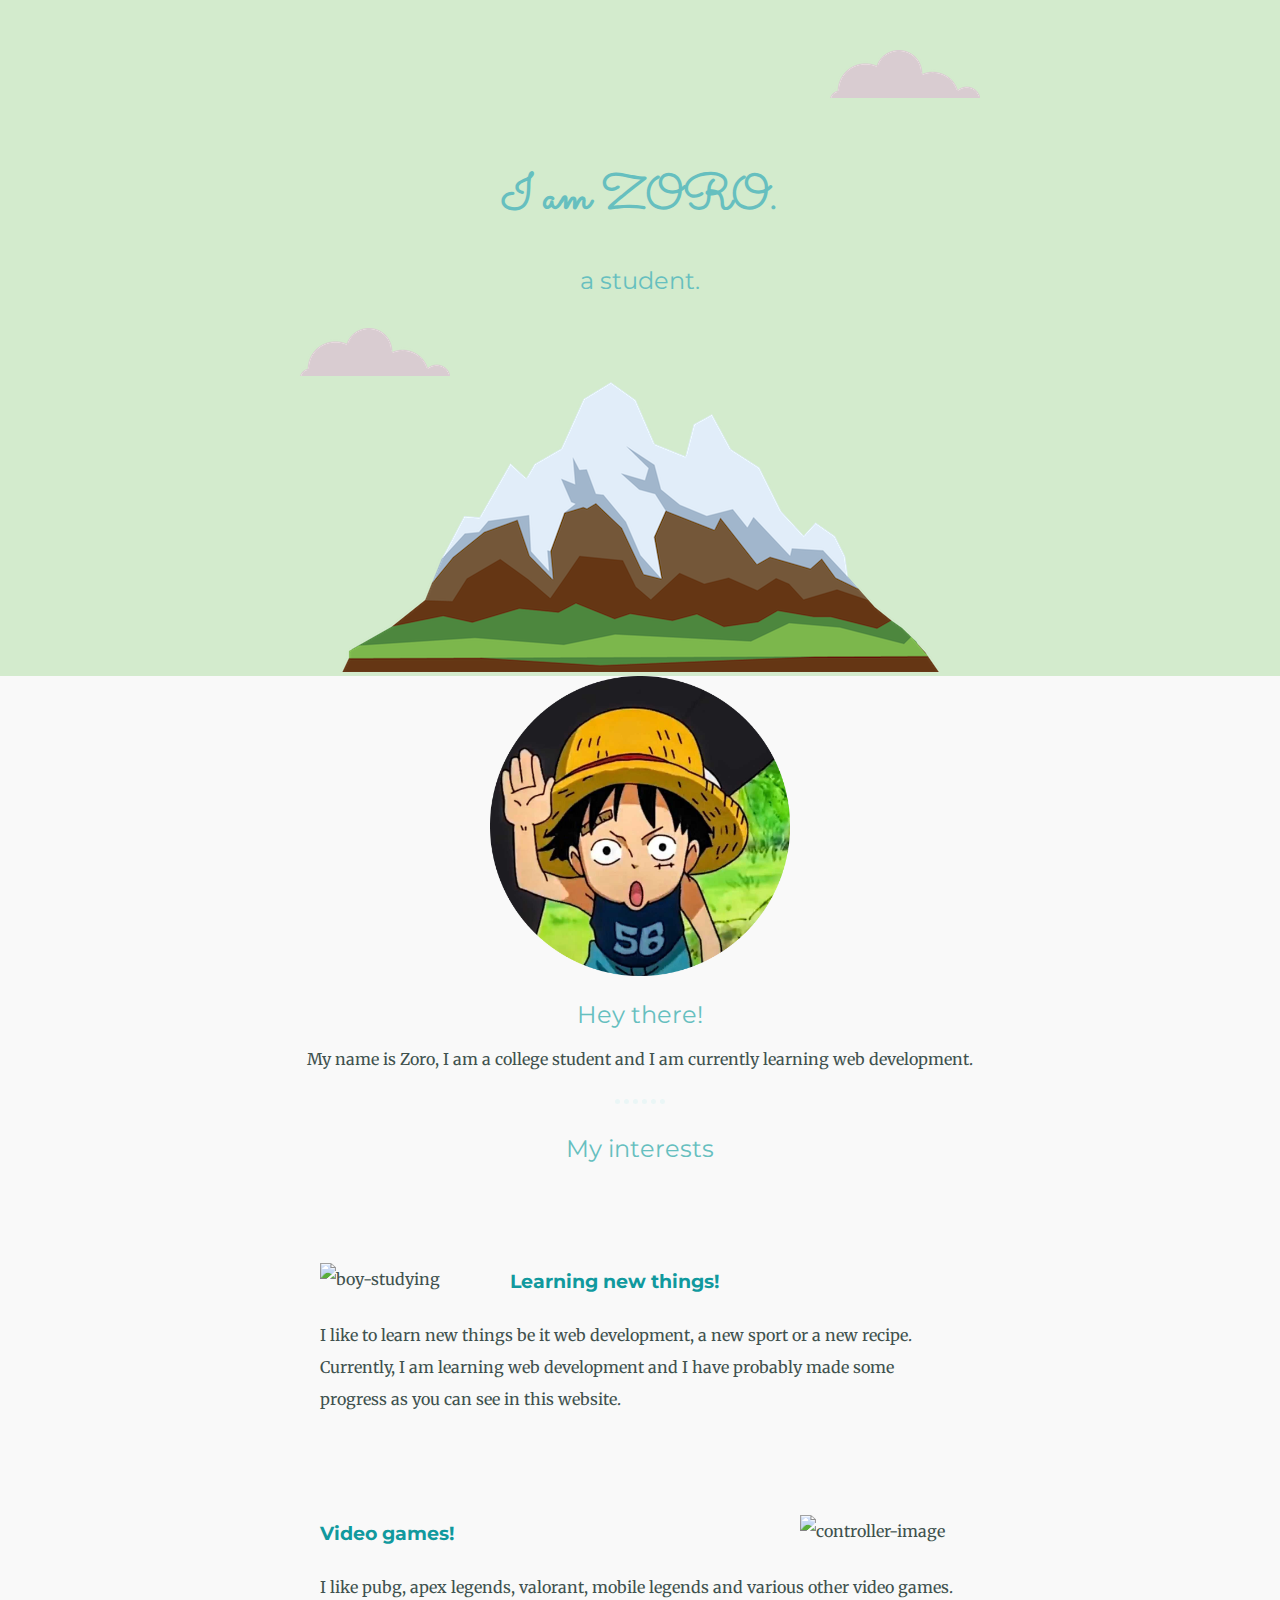
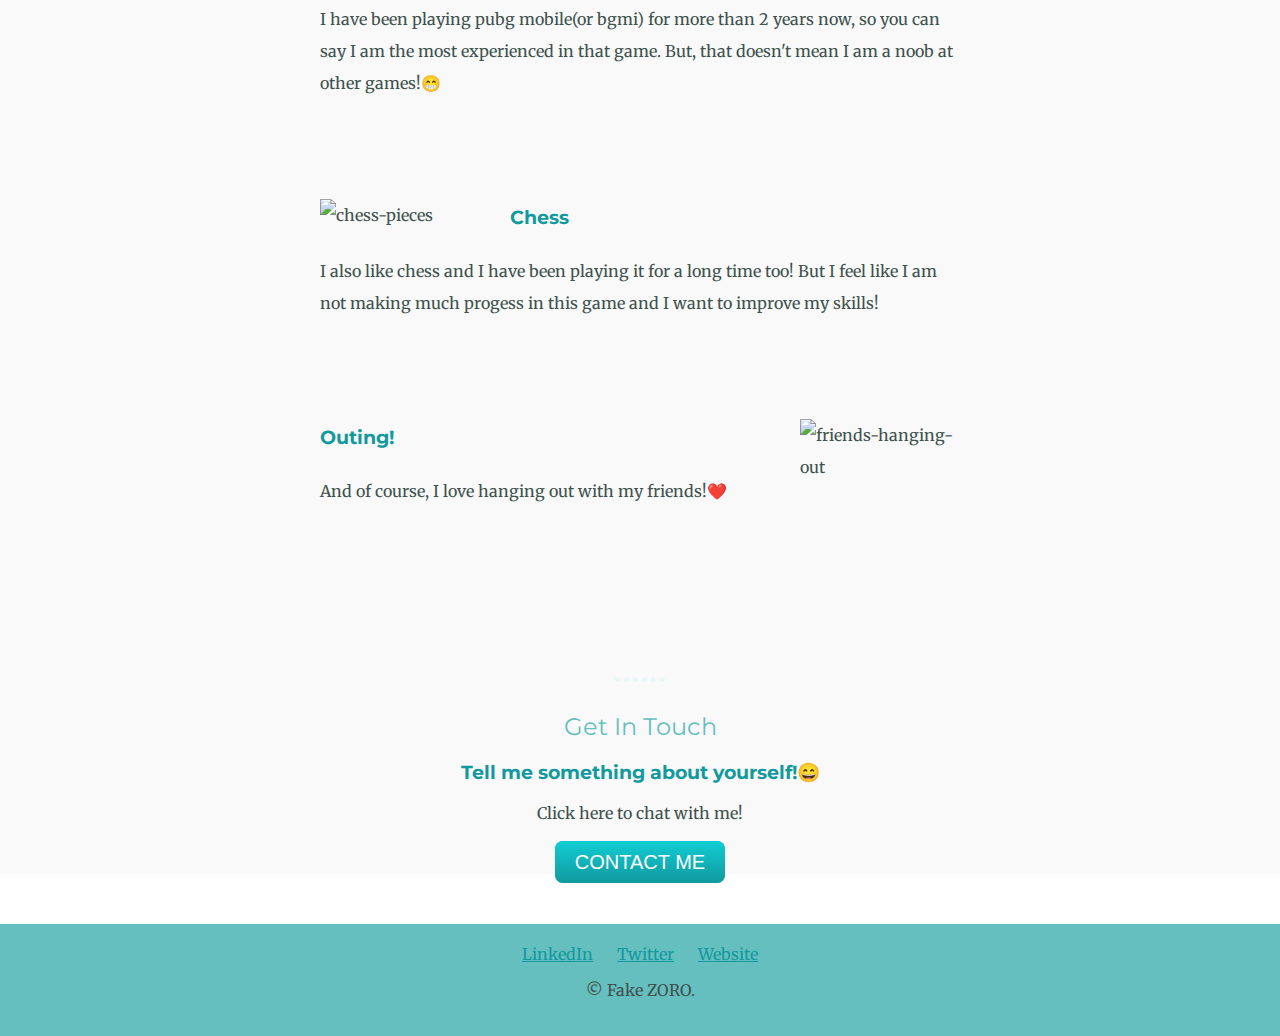
==== index.html @ e17ef422 "Update index.html" ====
<!DOCTYPE html>
<html lang="en" dir="ltr">
  <head>
    <meta charset="utf-8">
    <title>About FakeZORO</title>
    <link rel="stylesheet" href="https://fakezoro.github.io/practicewebsite/styles.css">
    <link rel="icon" href="favicon2.ico">
    <link rel="preconnect" href="https://fonts.googleapis.com">
    <link rel="preconnect" href="https://fonts.gstatic.com" crossorigin>
    <link href="https://fonts.googleapis.com/css2?family=Merriweather:ital@1&family=Montserrat&family=Sacramento&display=swap" rel="stylesheet">
  </head>
  <body>
    <div class="top-container">
      <img class="top-cloud" src="https://fakezoro.github.io/practicewebsite/cloud.png" alt="cloud-image">
      <h1>I am ZORO.</h1>
      <h2 class="top-content">a student.</h2>
      <img class="bottom-cloud" src="https://fakezoro.github.io/practicewebsite/cloud.png" alt="cloud-image">
      <img class="mountain" src="https://fakezoro.github.io/practicewebsite/mountain.png" alt="mountain-image">
    </div>


    <div class="middle-container">
      <div class="profile">
        <img width="300px" src="whatspaper-47-modified.png" alt="Little Luffy">
        <h2>Hey there!</h2>
        <p>My name is Zoro, I am a college student and I am currently learning web development.</p>
      </div>
      <hr>
      <div class="skills">
        <h2>My interests</h2>
        <div class="skill-row">
          <img class="learn-img" width="25%" src="https://cdn-icons-png.flaticon.com/512/3749/3749934.png" alt="boy-studying">
          <h3>Learning new things!</h3>
          <p>I like to learn new things be it web development, a new sport or a new recipe. Currently, I am learning web development and I have probably made some progress as you can see in this website.</p>
        </div>
        <div class="skill-row">
          <img class="games-img" width="25%" src="https://cdn-icons-png.flaticon.com/512/3612/3612569.png" alt="controller-image">
          <h3>Video games!</h3>
          <p class="Gamesdes">I like pubg, apex legends, valorant, mobile legends and various other video games. I have been playing pubg mobile(or bgmi) for more than 2 years now, so you can say I am the most experienced in that game. But, that doesn't mean I am a noob at other games!😁</p>
        </div>
        <div class="skill-row">
          <img class="chess-img" width="25%" src="https://cdn-icons-png.flaticon.com/512/3410/3410953.png" alt="chess-pieces">
          <h3>Chess</h3>
          <p>I also like chess and I have been playing it for a long time too! But I feel like I am not making much progess in this game and I want to improve my skills!</p>
        </div>
        <div class="skill-row">
          <img class="outing-img" width="25%" src="https://i.pinimg.com/564x/44/bf/a2/44bfa2e9eb2cc358228af08c9a3756b1.jpg" alt="friends-hanging-out">
          <h3>Outing!</h3>
          <p>And of course, I love hanging out with my friends!❤️</p>
        </div>
      </div>
      <br>
      <br>
      <hr>
      <div class="contact-me">
        <h2>Get In Touch</h2>
        <h3 class="Tellme">Tell me something about yourself!😄</h3>
        <p class="clickhere">Click here to chat with me!</p>
        <a class="btn" href="">CONTACT ME</a>
      </div>
    </div>


    <div class="bottom-container">
      <a class="footer-link" href="https://www.linkedin.com/">LinkedIn</a>
      <a class="footer-link" href="https://twitter.com/">Twitter</a>
      <a class="footer-link" href="https://www.appbrewery.co/">Website</a>
      <p>© Fake ZORO.</p>
    </div>


  </body>
</html>
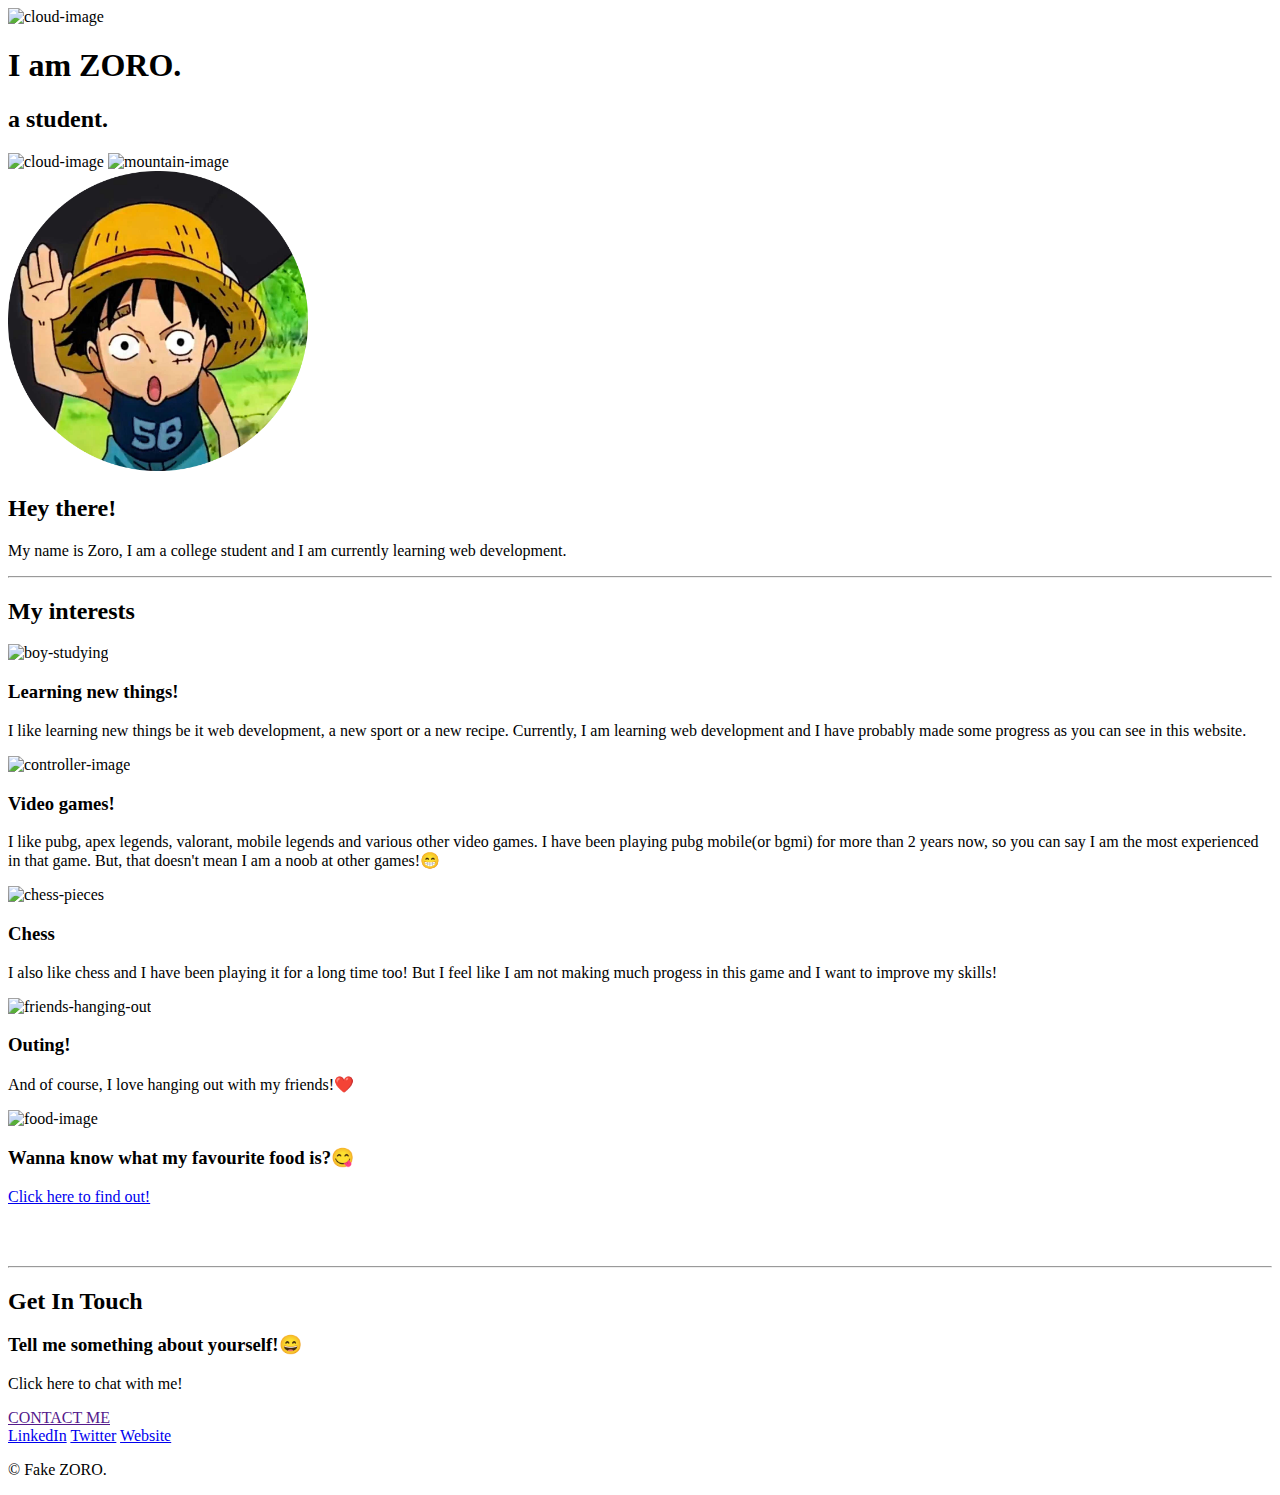
==== commit 889d287a: "Update index.html" ====
--- a/index.html
+++ b/index.html
@@ -3,7 +3,7 @@
   <head>
     <meta charset="utf-8">
     <title>About FakeZORO</title>
-    <link rel="stylesheet" href="https://fakezoro.github.io/practicewebsite/styles.css">
+    <link rel="stylesheet" href="css/styles.css">
     <link rel="icon" href="favicon2.ico">
     <link rel="preconnect" href="https://fonts.googleapis.com">
     <link rel="preconnect" href="https://fonts.gstatic.com" crossorigin>
@@ -11,11 +11,11 @@
   </head>
   <body>
     <div class="top-container">
-      <img class="top-cloud" src="https://fakezoro.github.io/practicewebsite/cloud.png" alt="cloud-image">
+      <img class="top-cloud" src="CSS - My Site Images/CSS - My Site Images/cloud.png" alt="cloud-image">
       <h1>I am ZORO.</h1>
       <h2 class="top-content">a student.</h2>
-      <img class="bottom-cloud" src="https://fakezoro.github.io/practicewebsite/cloud.png" alt="cloud-image">
-      <img class="mountain" src="https://fakezoro.github.io/practicewebsite/mountain.png" alt="mountain-image">
+      <img class="bottom-cloud" src="CSS - My Site Images/CSS - My Site Images/cloud.png" alt="cloud-image">
+      <img class="mountain" src="CSS - My Site Images/CSS - My Site Images/mountain.png" alt="mountain-image">
     </div>
 
 
@@ -31,7 +31,7 @@
         <div class="skill-row">
           <img class="learn-img" width="25%" src="https://cdn-icons-png.flaticon.com/512/3749/3749934.png" alt="boy-studying">
           <h3>Learning new things!</h3>
-          <p>I like to learn new things be it web development, a new sport or a new recipe. Currently, I am learning web development and I have probably made some progress as you can see in this website.</p>
+          <p>I like learning new things be it web development, a new sport or a new recipe. Currently, I am learning web development and I have probably made some progress as you can see in this website.</p>
         </div>
         <div class="skill-row">
           <img class="games-img" width="25%" src="https://cdn-icons-png.flaticon.com/512/3612/3612569.png" alt="controller-image">
@@ -43,10 +43,15 @@
           <h3>Chess</h3>
           <p>I also like chess and I have been playing it for a long time too! But I feel like I am not making much progess in this game and I want to improve my skills!</p>
         </div>
-        <div class="skill-row">
+        <div class="skill-row outing">
           <img class="outing-img" width="25%" src="https://i.pinimg.com/564x/44/bf/a2/44bfa2e9eb2cc358228af08c9a3756b1.jpg" alt="friends-hanging-out">
           <h3>Outing!</h3>
           <p>And of course, I love hanging out with my friends!❤️</p>
+        </div>
+        <div class="skill-row">
+          <img class="food-img" width="25%" src="https://cdn-icons-png.flaticon.com/512/2718/2718224.png" alt="food-image">
+          <h3>Wanna know what my favourite food is?😋</h3>
+          <p><a href="/home/aluguti/Desktop/Practice/myfavfood/myfavfood.html">Click here to find out!</a></p>
         </div>
       </div>
       <br>
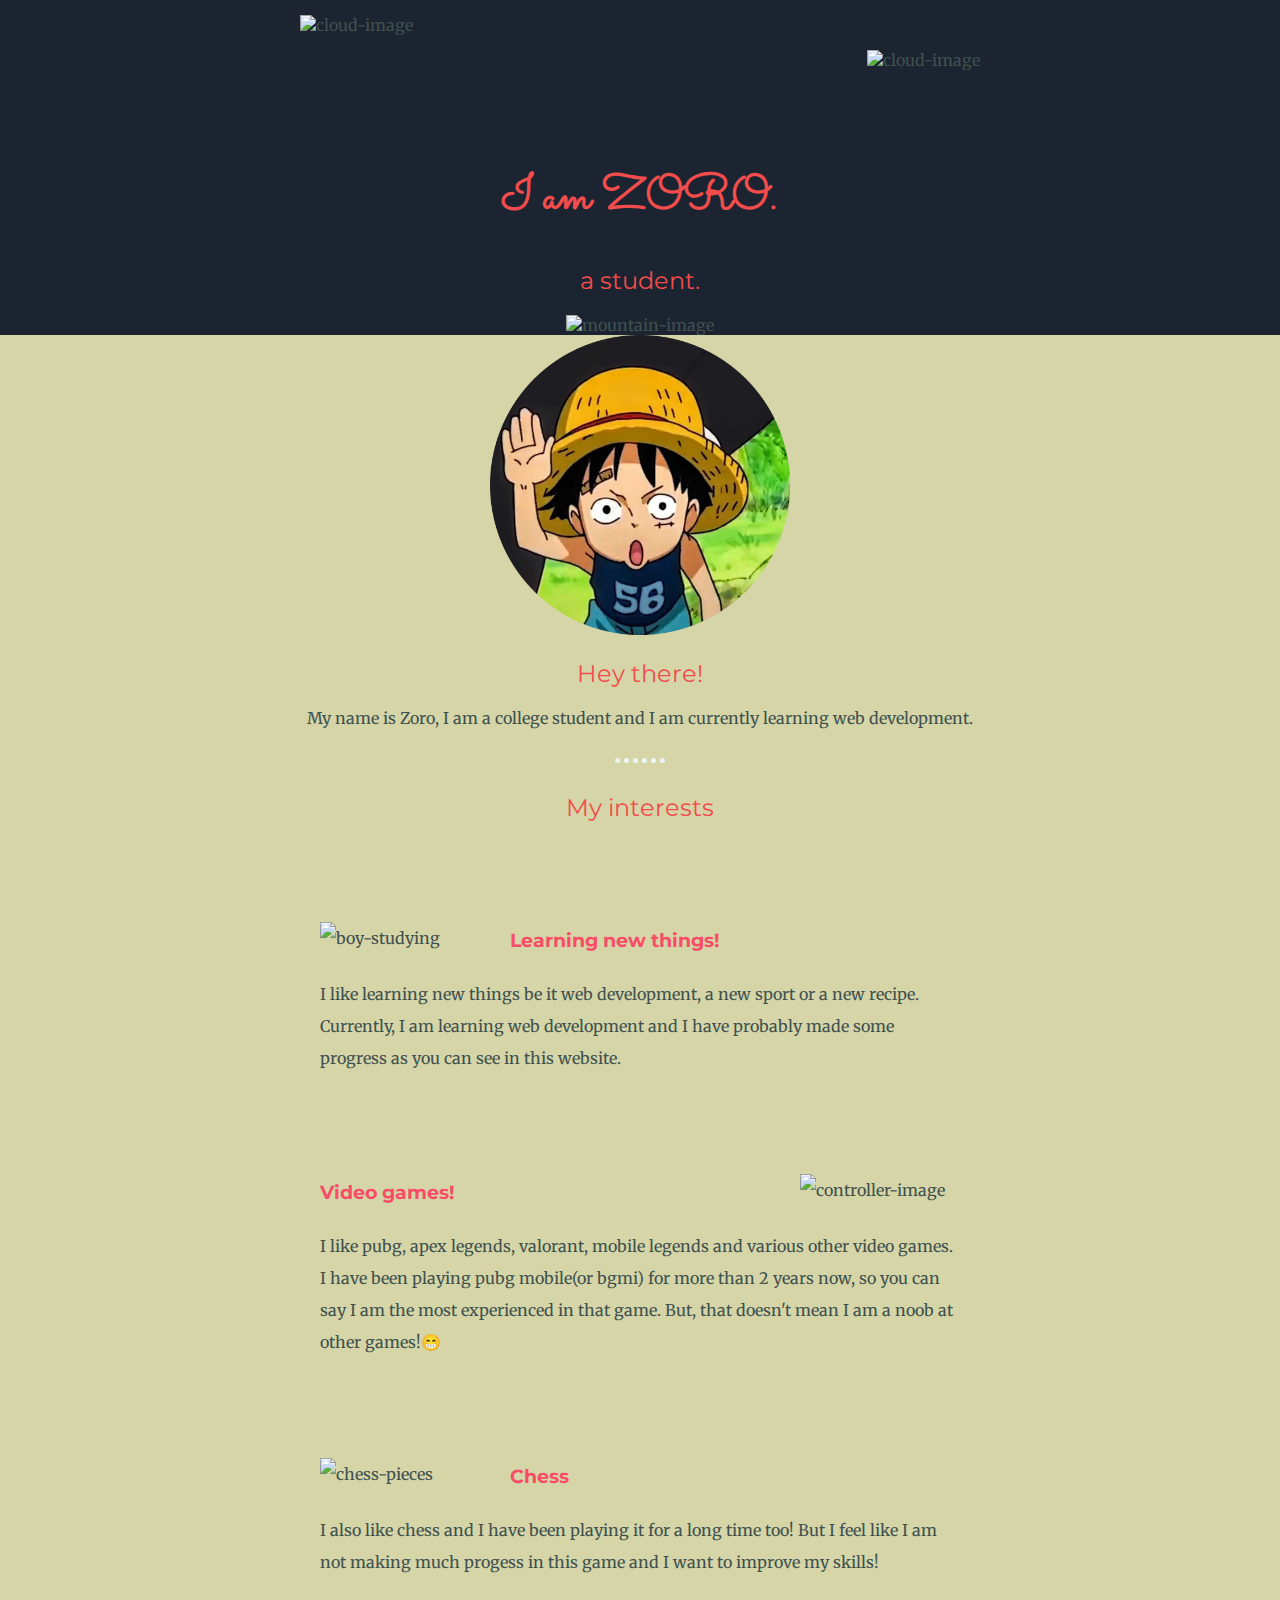
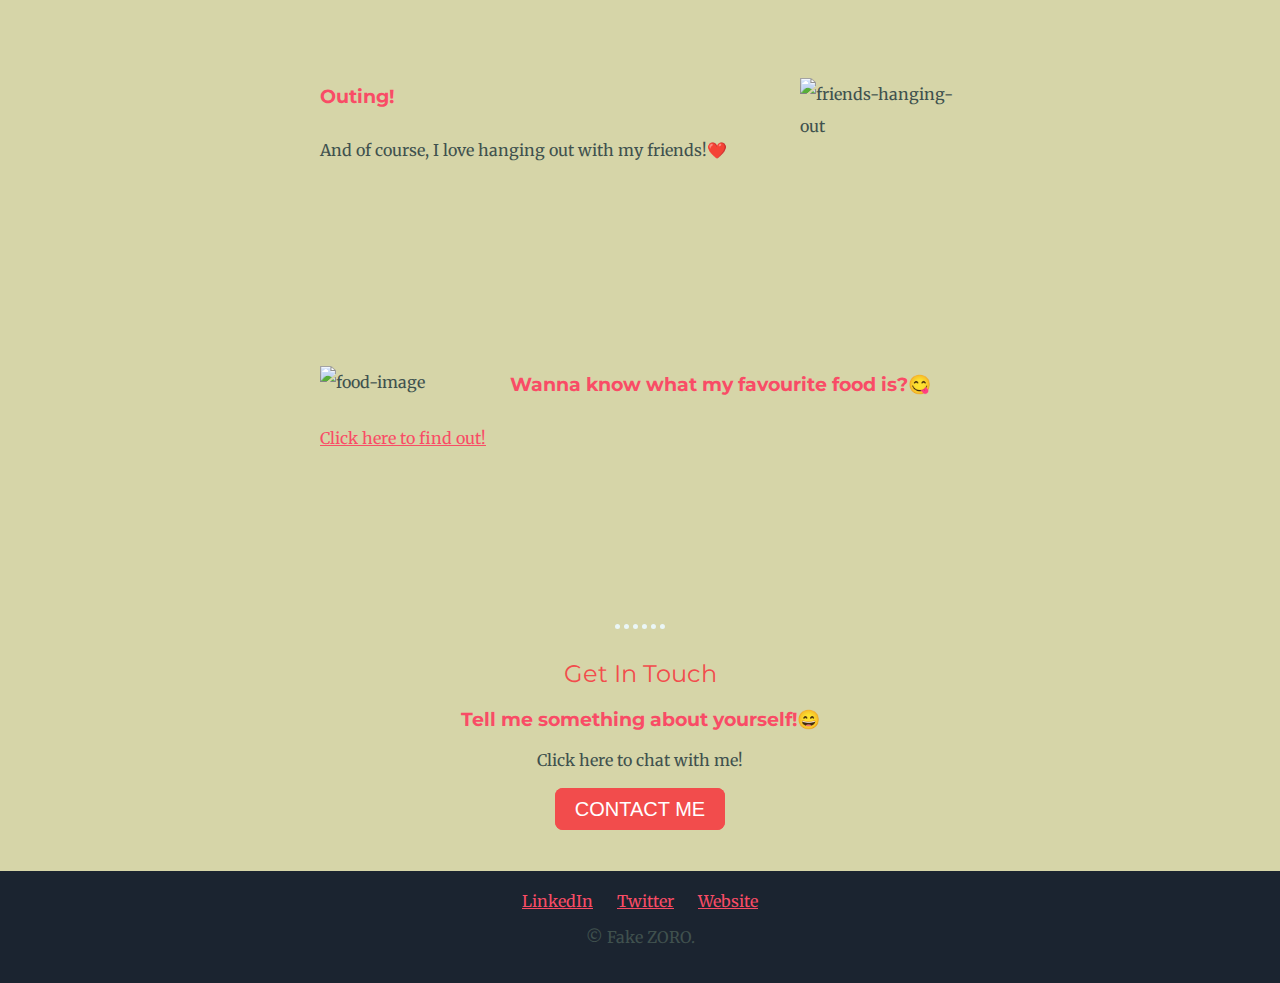
==== commit fcb0d038: "Update index.html" ====
--- a/index.html
+++ b/index.html
@@ -3,8 +3,8 @@
   <head>
     <meta charset="utf-8">
     <title>About FakeZORO</title>
-    <link rel="stylesheet" href="css/styles.css">
-    <link rel="icon" href="favicon2.ico">
+    <link rel="stylesheet" href="https://fakezoro.github.io/practicewebsite/styles.css">
+    <link rel="icon" href="https://fakezoro.github.io/practicewebsite/favicon.ico">
     <link rel="preconnect" href="https://fonts.googleapis.com">
     <link rel="preconnect" href="https://fonts.gstatic.com" crossorigin>
     <link href="https://fonts.googleapis.com/css2?family=Merriweather:ital@1&family=Montserrat&family=Sacramento&display=swap" rel="stylesheet">
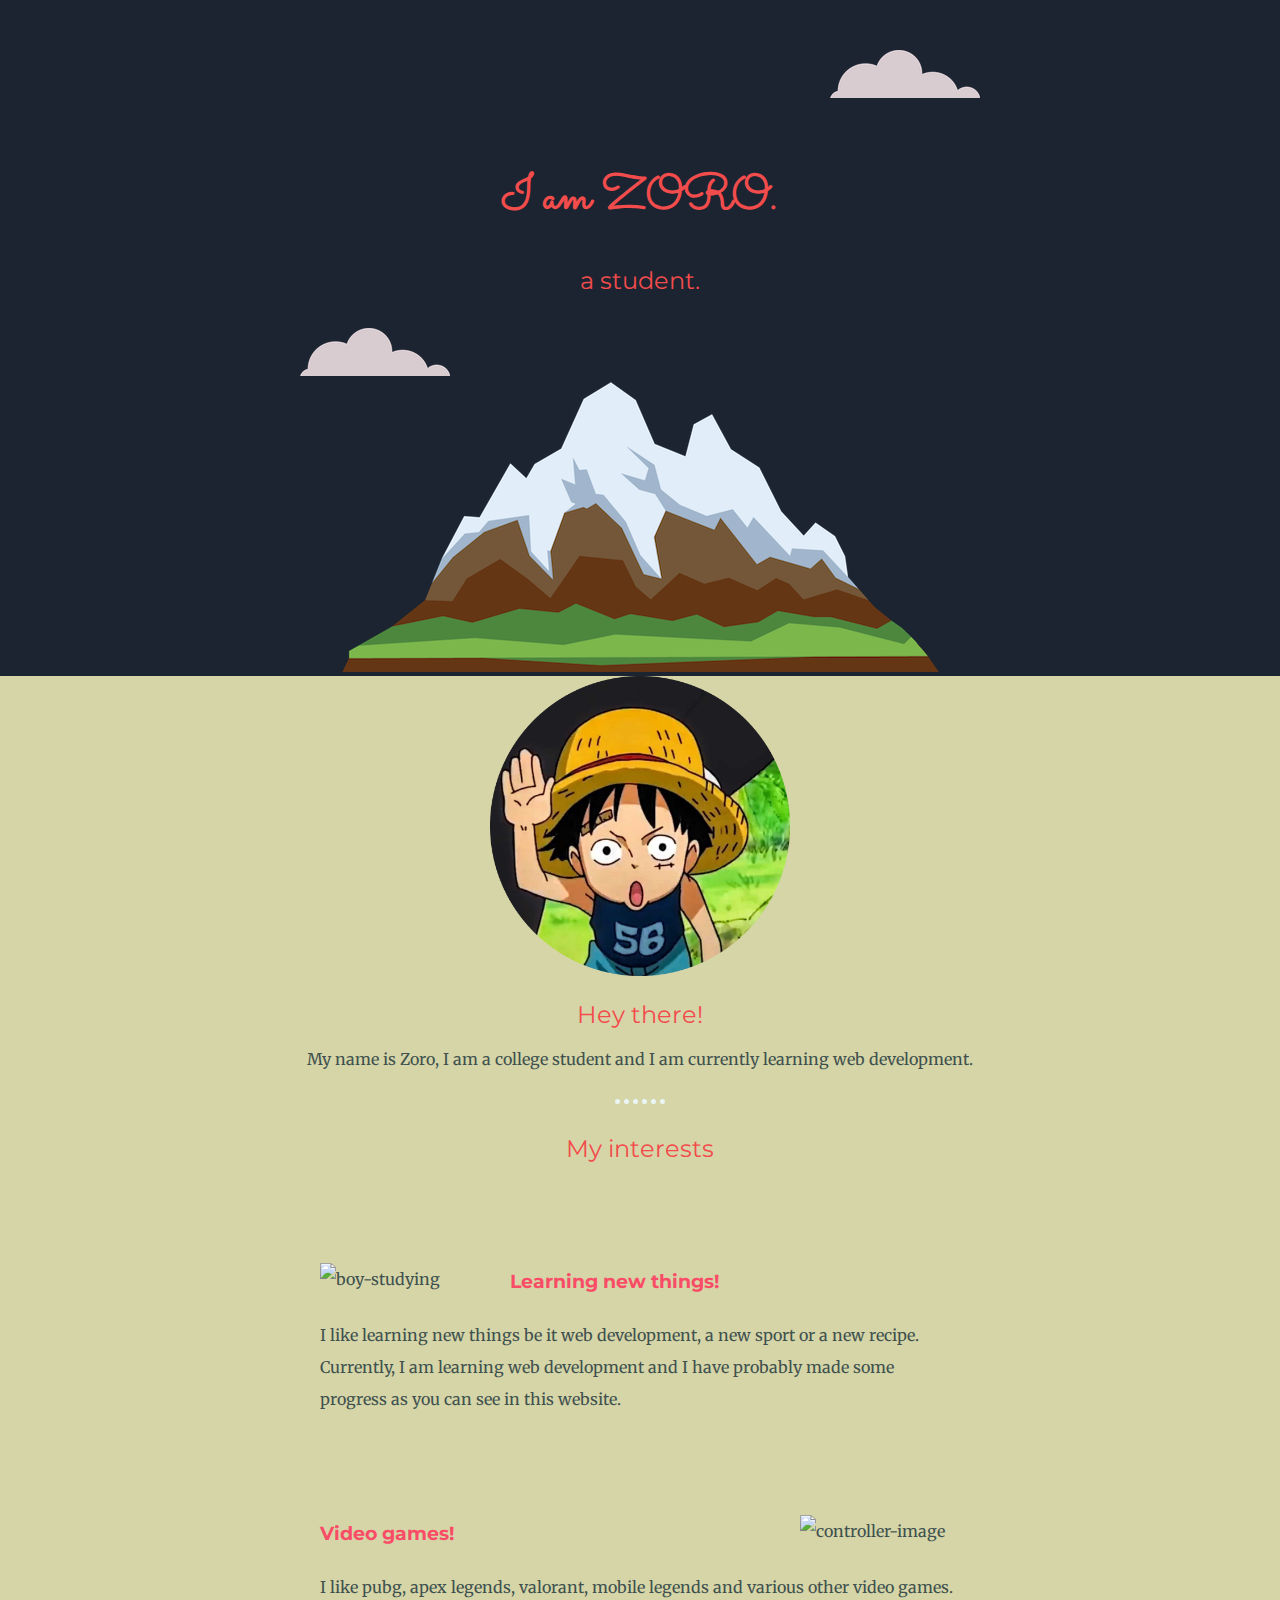
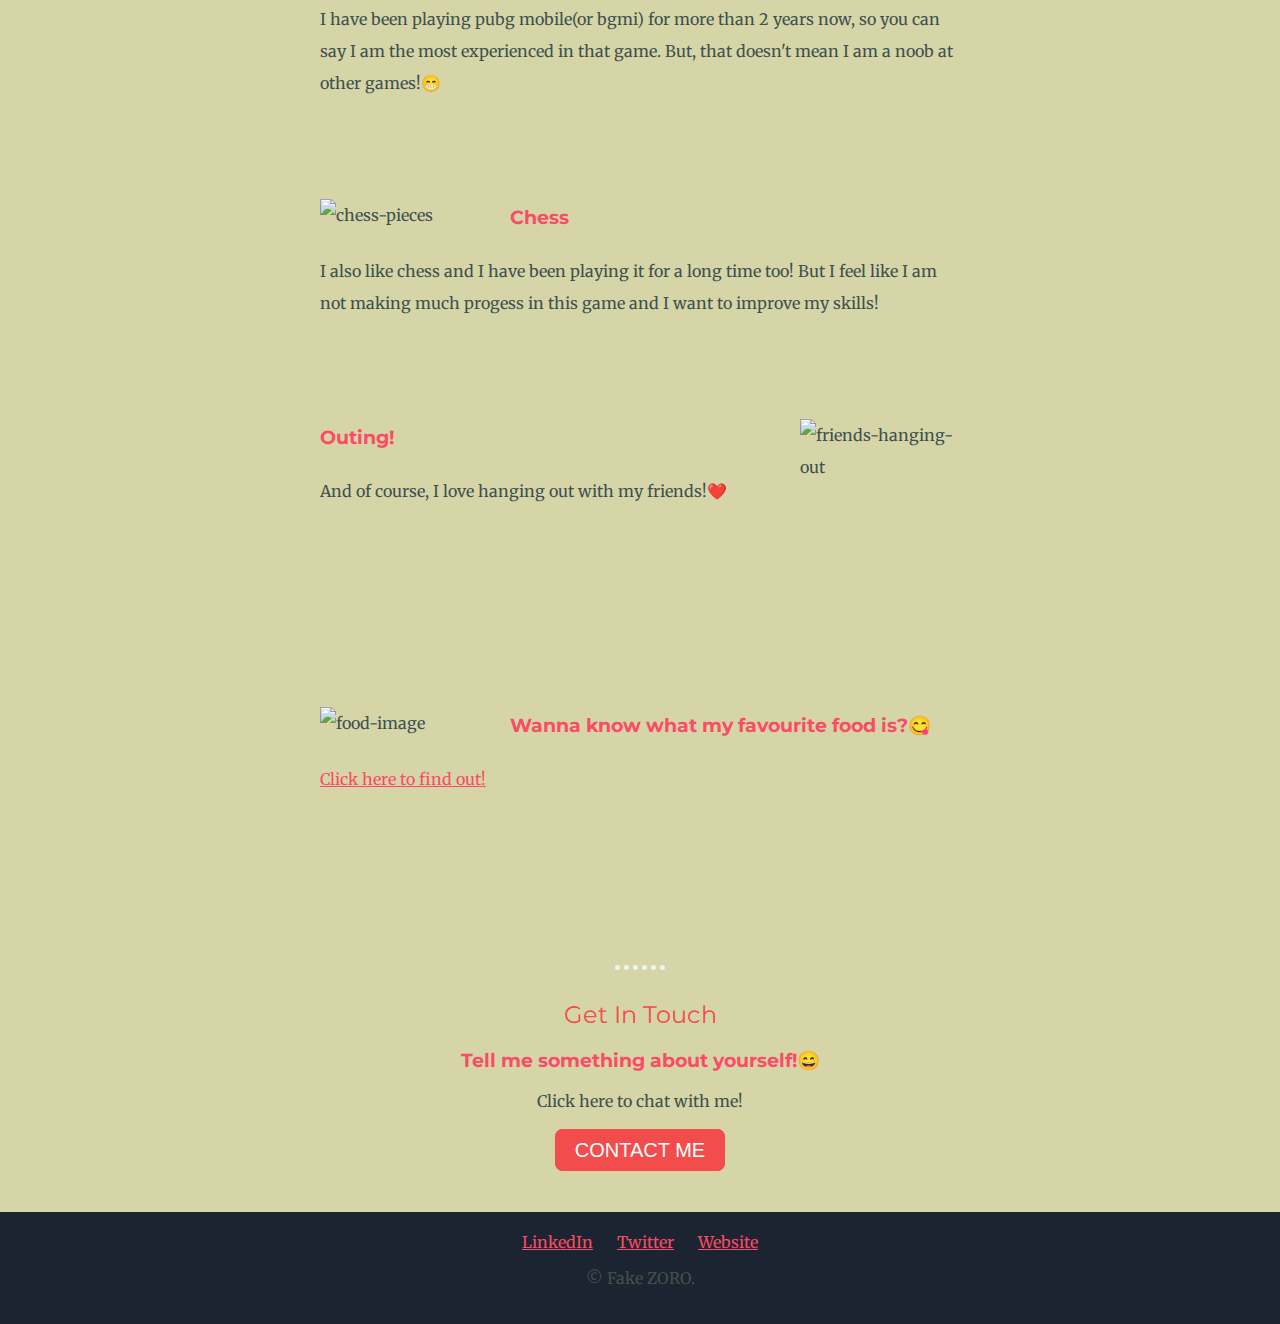
==== commit ce107fbf: "Update index.html" ====
--- a/index.html
+++ b/index.html
@@ -11,11 +11,11 @@
   </head>
   <body>
     <div class="top-container">
-      <img class="top-cloud" src="CSS - My Site Images/CSS - My Site Images/cloud.png" alt="cloud-image">
+      <img class="top-cloud" src="https://fakezoro.github.io/practicewebsite/cloud.png" alt="cloud-image">
       <h1>I am ZORO.</h1>
       <h2 class="top-content">a student.</h2>
-      <img class="bottom-cloud" src="CSS - My Site Images/CSS - My Site Images/cloud.png" alt="cloud-image">
-      <img class="mountain" src="CSS - My Site Images/CSS - My Site Images/mountain.png" alt="mountain-image">
+      <img class="bottom-cloud" src="https://fakezoro.github.io/practicewebsite/cloud.png" alt="cloud-image">
+      <img class="mountain" src="https://fakezoro.github.io/practicewebsite/mountain.png" alt="mountain-image">
     </div>
 
 
@@ -51,7 +51,7 @@
         <div class="skill-row">
           <img class="food-img" width="25%" src="https://cdn-icons-png.flaticon.com/512/2718/2718224.png" alt="food-image">
           <h3>Wanna know what my favourite food is?😋</h3>
-          <p><a href="/home/aluguti/Desktop/Practice/myfavfood/myfavfood.html">Click here to find out!</a></p>
+          <p><a href="https://fakezoro.github.io/practicewebsite/myfavfood.html">Click here to find out!</a></p>
         </div>
       </div>
       <br>
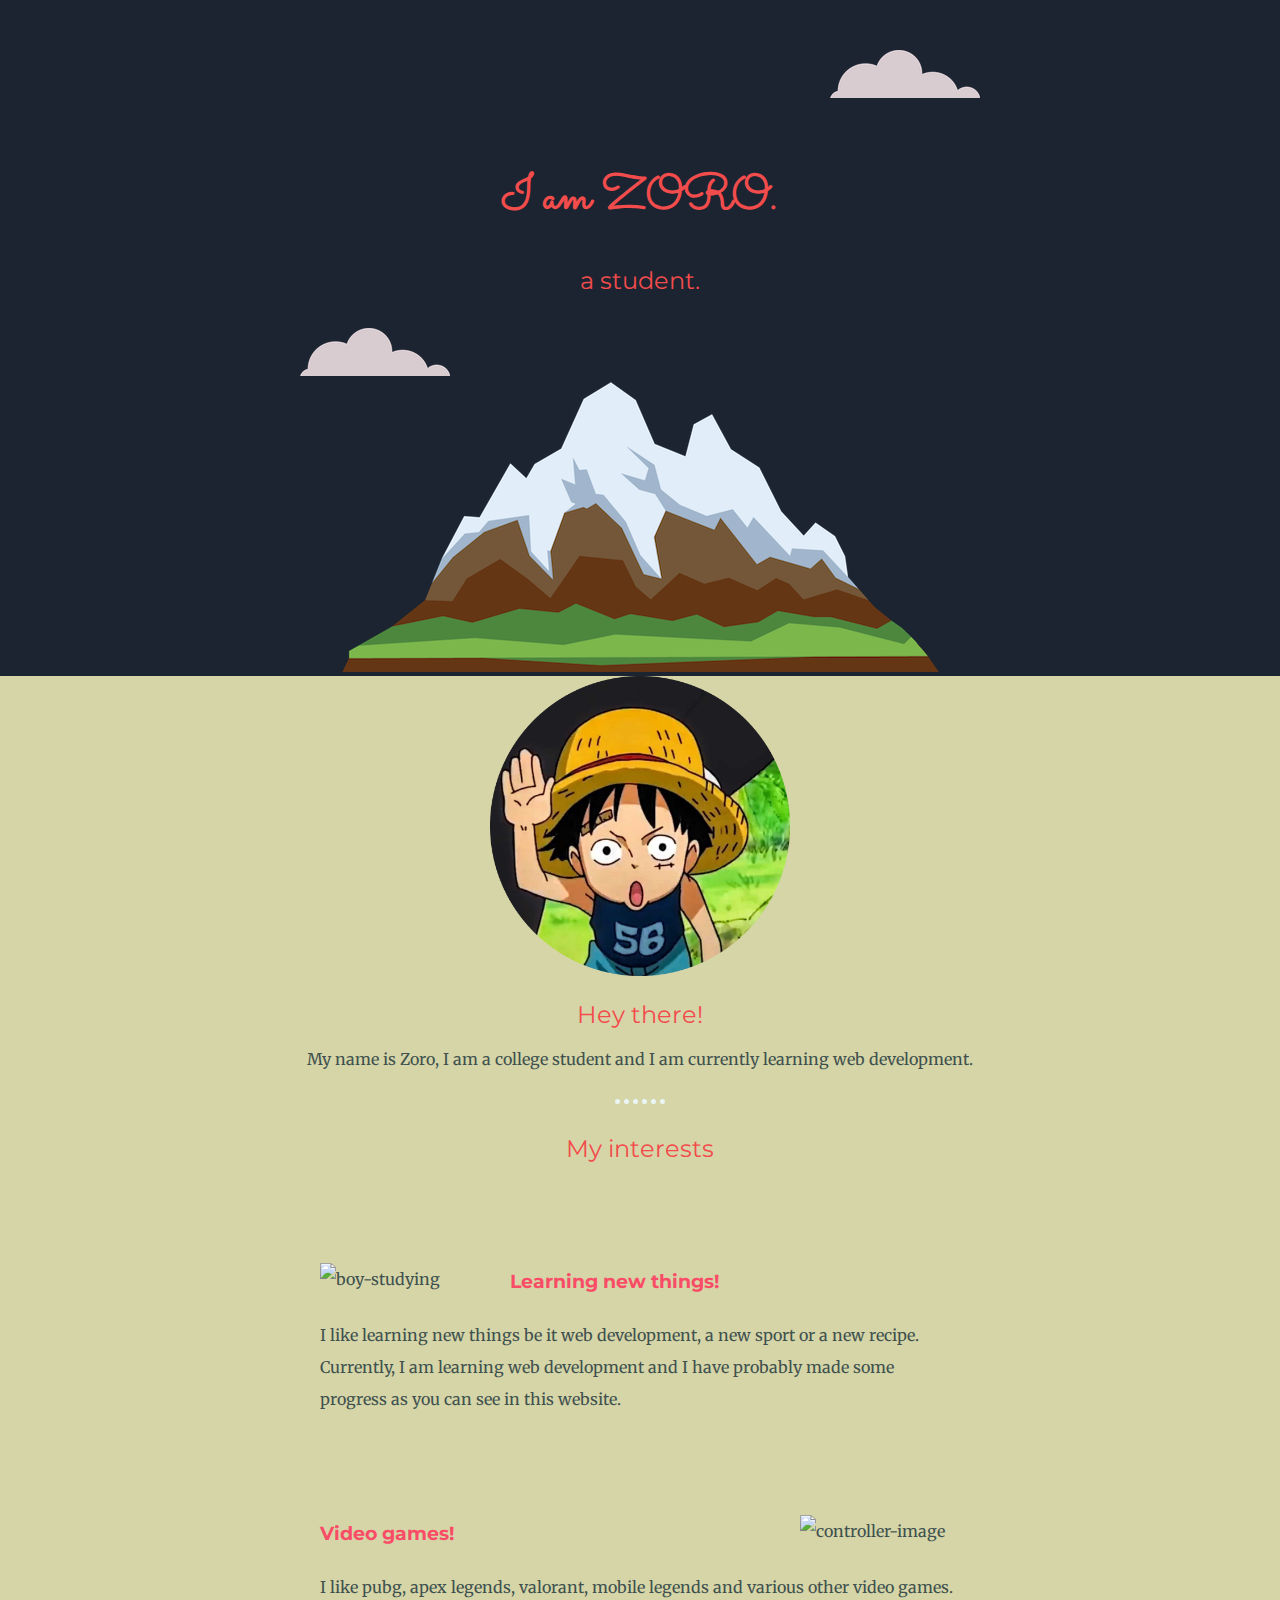
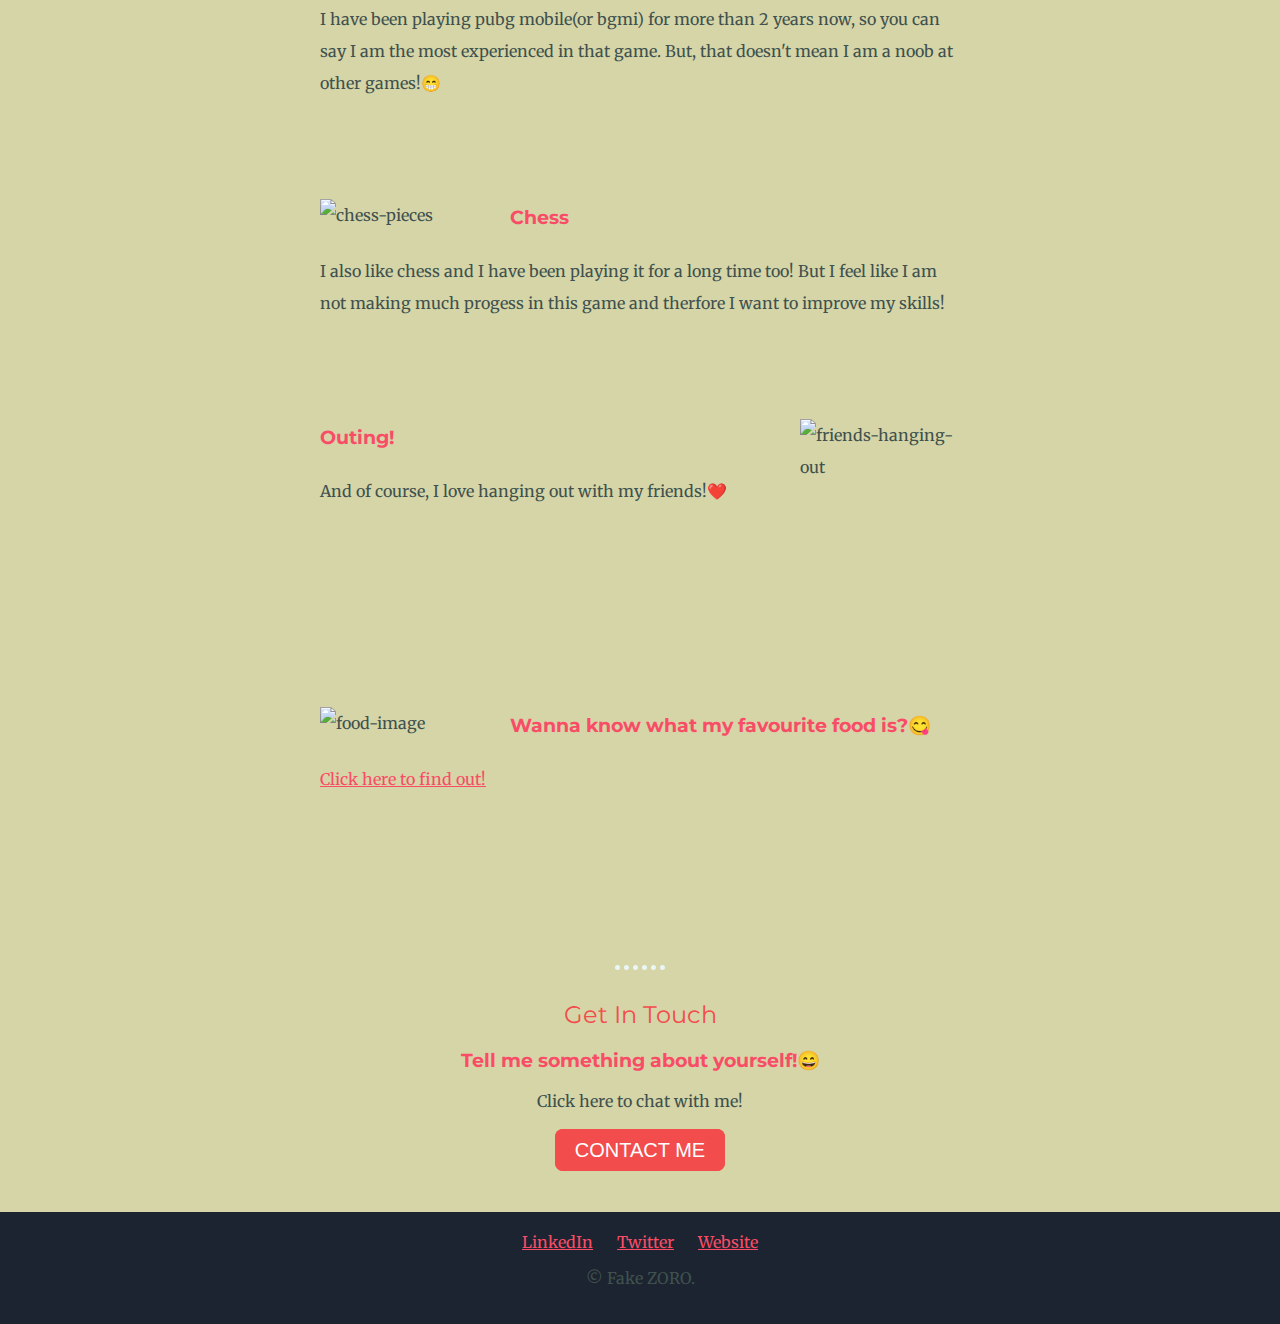
==== commit b47fd3a8: "Update index.html" ====
--- a/index.html
+++ b/index.html
@@ -41,7 +41,7 @@
         <div class="skill-row">
           <img class="chess-img" width="25%" src="https://cdn-icons-png.flaticon.com/512/3410/3410953.png" alt="chess-pieces">
           <h3>Chess</h3>
-          <p>I also like chess and I have been playing it for a long time too! But I feel like I am not making much progess in this game and I want to improve my skills!</p>
+          <p>I also like chess and I have been playing it for a long time too! But I feel like I am not making much progess in this game and therfore I want to improve my skills!</p>
         </div>
         <div class="skill-row outing">
           <img class="outing-img" width="25%" src="https://i.pinimg.com/564x/44/bf/a2/44bfa2e9eb2cc358228af08c9a3756b1.jpg" alt="friends-hanging-out">
